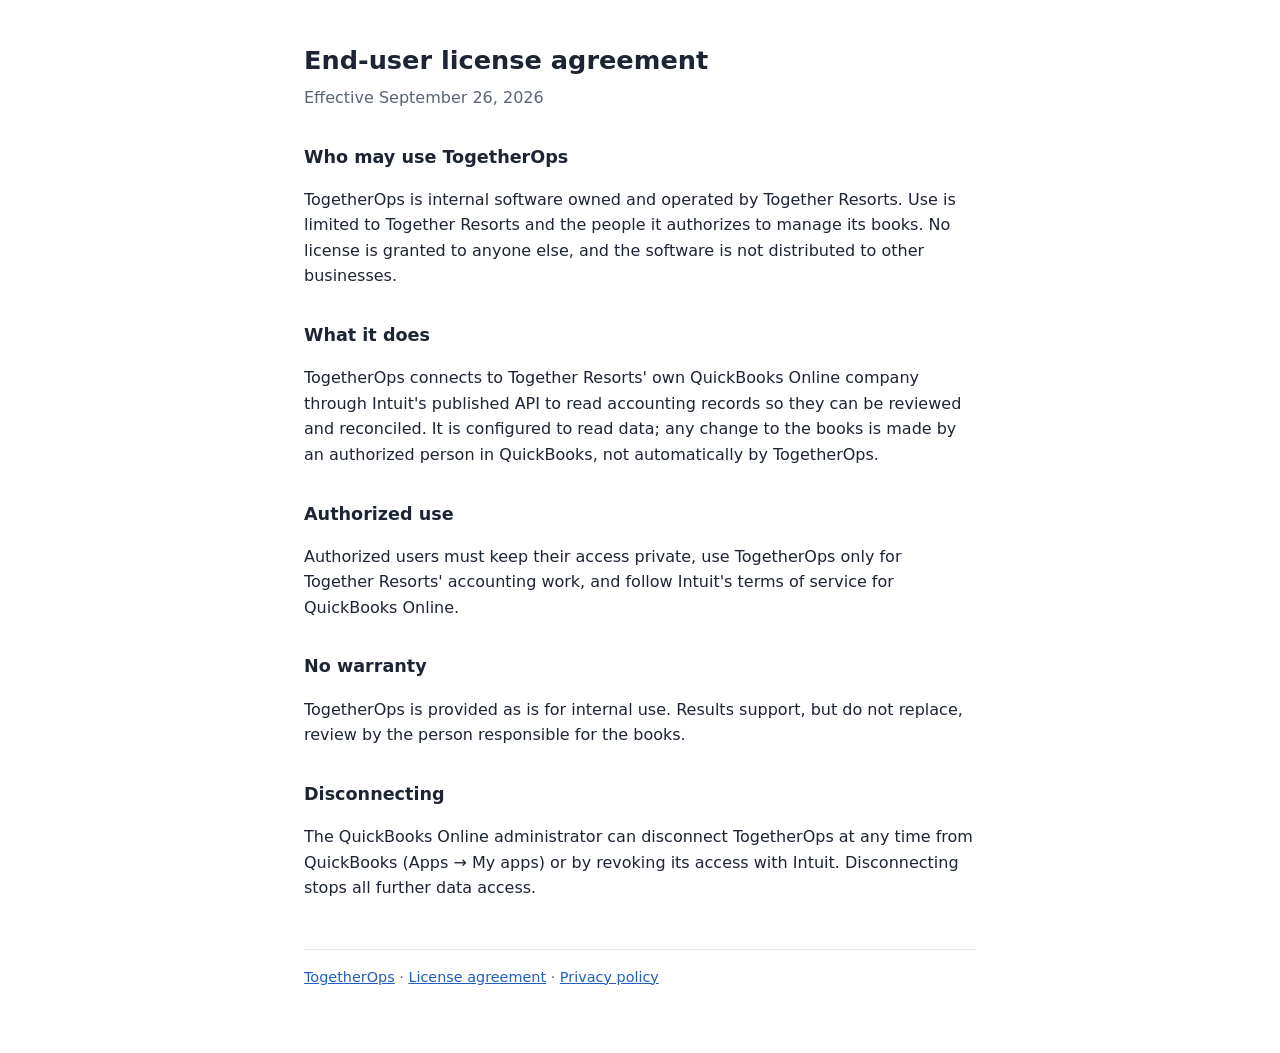
==== eula.html @ 1f2e9733 "Publish TogetherOps license agreement, privacy policy and connection pages Co-Authored-By: Claude Op" ====
<!doctype html>
<html lang="en">
<head>
<meta charset="utf-8">
<meta name="viewport" content="width=device-width, initial-scale=1">
<title>TogetherOps license agreement</title>
<link rel="stylesheet" href="style.css">
</head>
<body>
<main>
<h1>End-user license agreement</h1>
<p class="meta">Effective September 26, 2026</p>
<h2>Who may use TogetherOps</h2>
<p>TogetherOps is internal software owned and operated by Together Resorts. Use is limited to Together Resorts and the people it authorizes to manage its books. No license is granted to anyone else, and the software is not distributed to other businesses.</p>
<h2>What it does</h2>
<p>TogetherOps connects to Together Resorts' own QuickBooks Online company through Intuit's published API to read accounting records so they can be reviewed and reconciled. It is configured to read data; any change to the books is made by an authorized person in QuickBooks, not automatically by TogetherOps.</p>
<h2>Authorized use</h2>
<p>Authorized users must keep their access private, use TogetherOps only for Together Resorts' accounting work, and follow Intuit's terms of service for QuickBooks Online.</p>
<h2>No warranty</h2>
<p>TogetherOps is provided as is for internal use. Results support, but do not replace, review by the person responsible for the books.</p>
<h2>Disconnecting</h2>
<p>The QuickBooks Online administrator can disconnect TogetherOps at any time from QuickBooks (Apps &rarr; My apps) or by revoking its access with Intuit. Disconnecting stops all further data access.</p>
<footer><a href="index.html">TogetherOps</a> &middot; <a href="eula.html">License agreement</a> &middot; <a href="privacy.html">Privacy policy</a></footer>
</main>
</body>
</html>
---- style.css ----
:root { --bg:#ffffff; --fg:#1d2433; --muted:#5b6474; --link:#1f5fbf; --rule:#e3e6ec; }
@media (prefers-color-scheme: dark) { :root { --bg:#14171d; --fg:#e6e9ef; --muted:#a3abba; --link:#7fb0ff; --rule:#2a2f38; } }
* { box-sizing: border-box; }
body { margin:0; background:var(--bg); color:var(--fg); font:16px/1.6 system-ui, -apple-system, "Segoe UI", sans-serif; }
main { max-width: 44rem; margin: 0 auto; padding: 2.5rem 1rem 4rem; }
h1 { font-size: 1.6rem; margin: 0 0 .25rem; } h2 { font-size: 1.1rem; margin-top: 2rem; }
.meta { color: var(--muted); margin: 0 0 2rem; } a { color: var(--link); }
footer { border-top: 1px solid var(--rule); margin-top: 3rem; padding-top: 1rem; color: var(--muted); font-size: .9rem; }
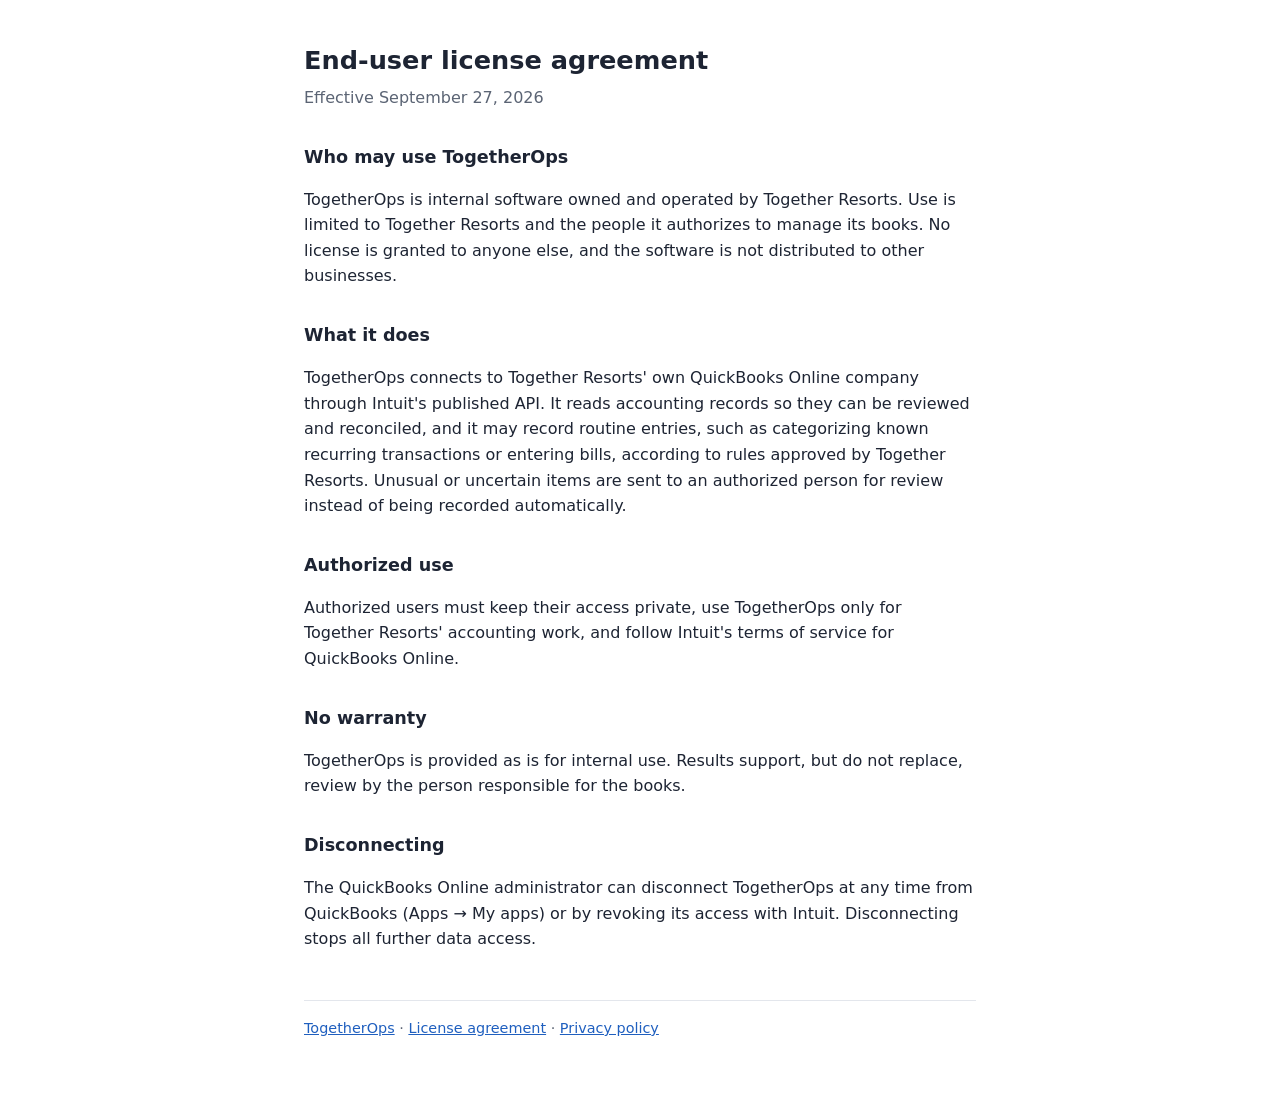
==== commit a0ec1087: "Disclose routine entry recording and AI service providers Co-Authored-By: Claude Opus 5.5 <noreply@a" ====
--- a/eula.html
+++ b/eula.html
@@ -9,11 +9,11 @@
 <body>
 <main>
 <h1>End-user license agreement</h1>
-<p class="meta">Effective September 26, 2026</p>
+<p class="meta">Effective September 27, 2026</p>
 <h2>Who may use TogetherOps</h2>
 <p>TogetherOps is internal software owned and operated by Together Resorts. Use is limited to Together Resorts and the people it authorizes to manage its books. No license is granted to anyone else, and the software is not distributed to other businesses.</p>
 <h2>What it does</h2>
-<p>TogetherOps connects to Together Resorts' own QuickBooks Online company through Intuit's published API to read accounting records so they can be reviewed and reconciled. It is configured to read data; any change to the books is made by an authorized person in QuickBooks, not automatically by TogetherOps.</p>
+<p>TogetherOps connects to Together Resorts' own QuickBooks Online company through Intuit's published API. It reads accounting records so they can be reviewed and reconciled, and it may record routine entries, such as categorizing known recurring transactions or entering bills, according to rules approved by Together Resorts. Unusual or uncertain items are sent to an authorized person for review instead of being recorded automatically.</p>
 <h2>Authorized use</h2>
 <p>Authorized users must keep their access private, use TogetherOps only for Together Resorts' accounting work, and follow Intuit's terms of service for QuickBooks Online.</p>
 <h2>No warranty</h2>
